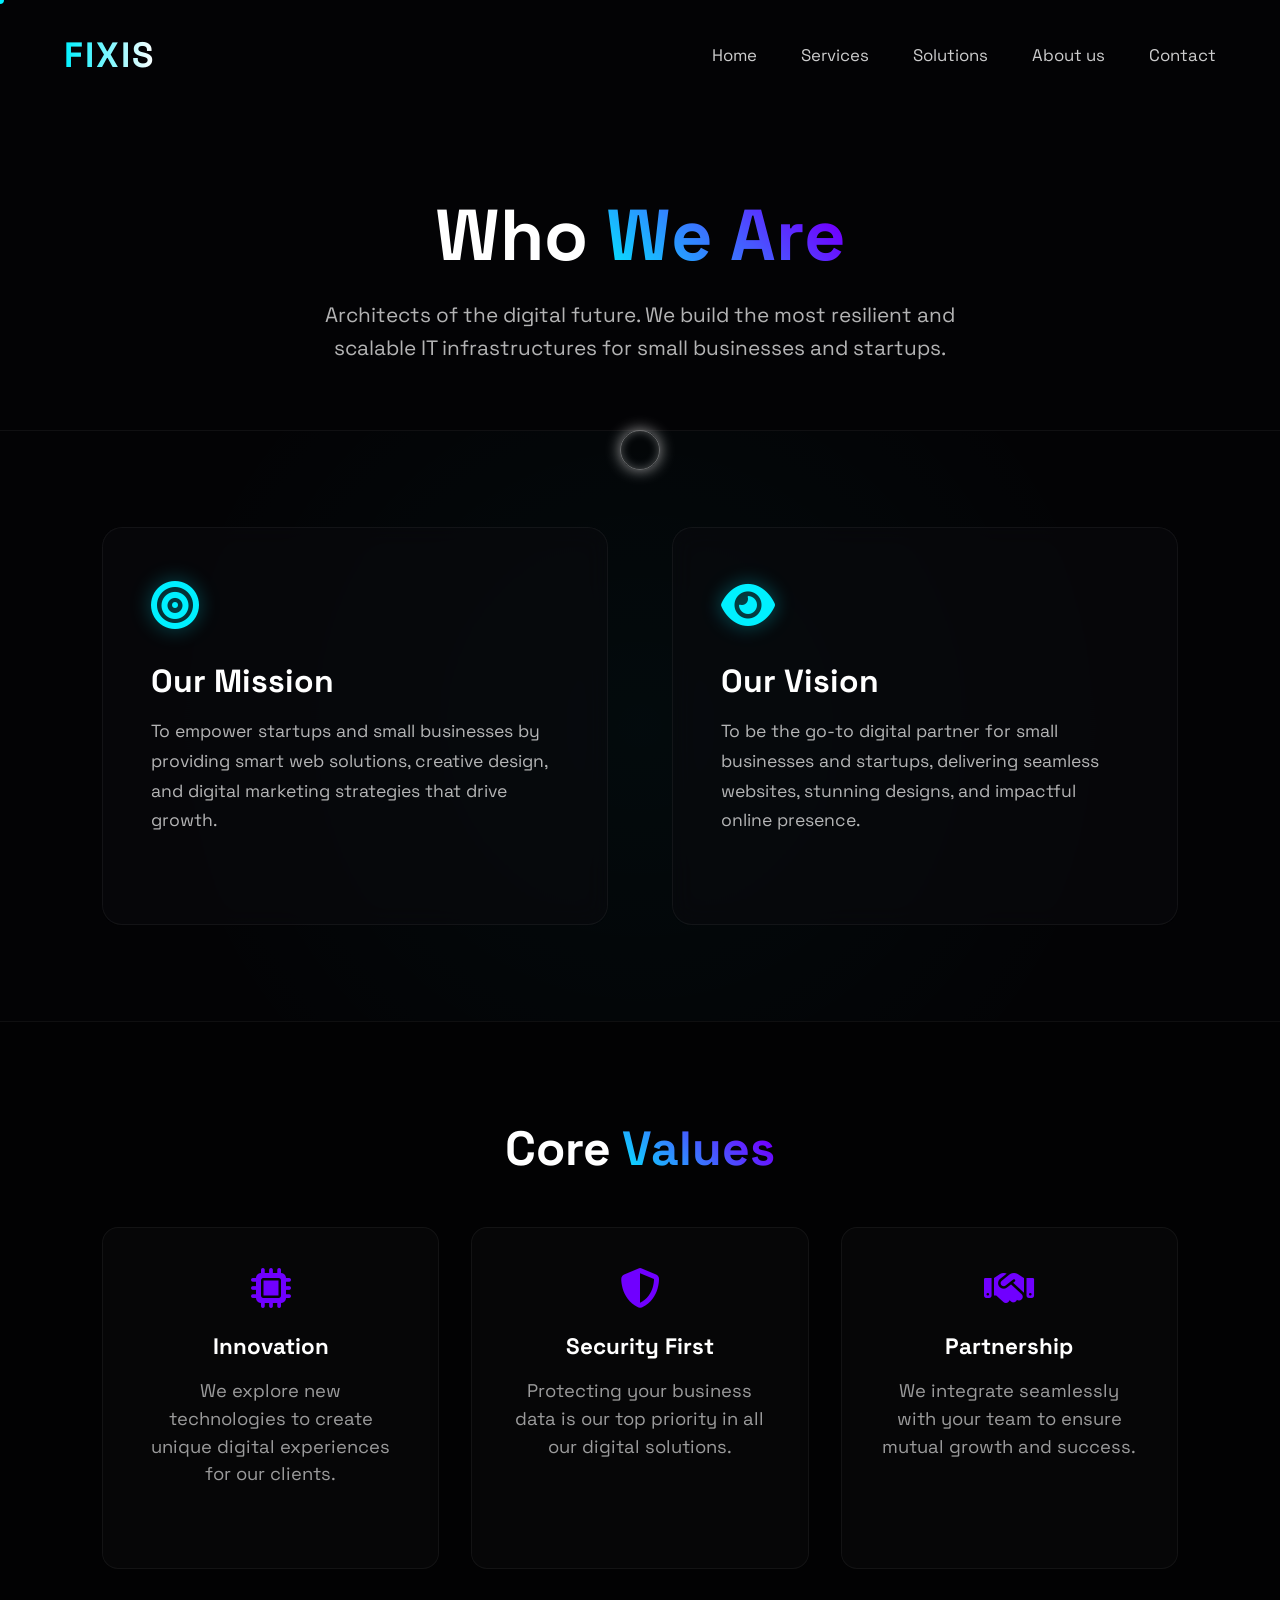
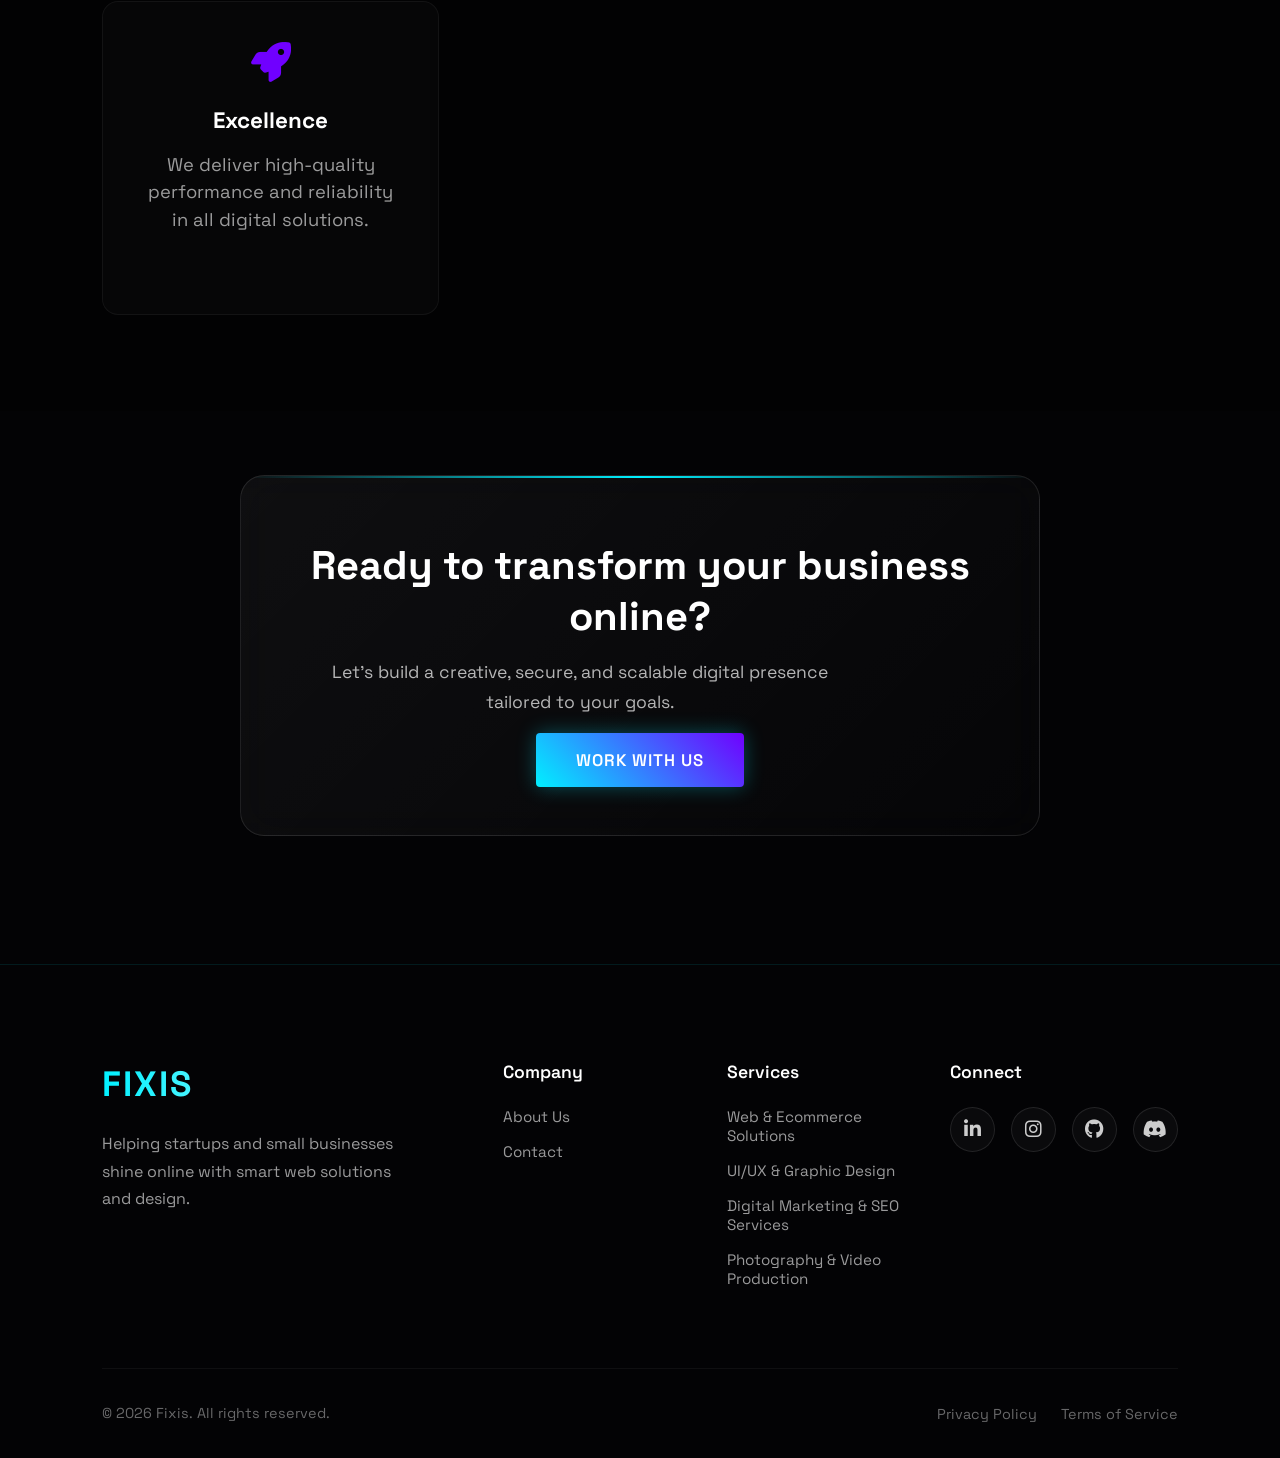
==== _Fixis_/_Fixis_/about.html @ 1f967b71 "Add files via upload" ====
<!DOCTYPE html>
<html lang="en">

<head>
    <meta charset="UTF-8">
    <meta name="viewport" content="width=device-width, initial-scale=1.0">
    <title>About Fixis</title>
    <meta name="description" content="Discover the mission, vision, and team behind Fixis digital services for startups and small businesses.">
    <link rel="stylesheet" href="style.css">
    <link rel="stylesheet" href="about.css">
    <link href="https://fonts.googleapis.com/css2?family=Space+Grotesk:wght@300;400;600;700&display=swap"
        rel="stylesheet">
    <link rel="stylesheet" href="https://cdnjs.cloudflare.com/ajax/libs/font-awesome/6.4.0/css/all.min.css">
</head>

<body>

    <!-- Custom Interactive Cursor -->
    <div class="cursor-dot" id="cursor-dot"></div>
    <div class="cursor-glow" id="cursor-glow"></div>

    <header>
        <div class="logo">
            <a href="index.html" style="text-decoration: none; color: white;">Fixis</a>
        </div>

        <nav>
            <a href="index.html">Home</a>
            <a href="index.html#services">Services</a>
            <a href="index.html#projects">Solutions</a>
            <a href="about.html" class="active">About us</a>
            <a href="contact.html">Contact</a>
        </nav>
    </header>

    <main class="about-main">

        <!-- Hero Section -->
        <section class="about-hero">
            <h1 class="glitch" data-text="Who We Are">
                Who <span class="gradient-text">We Are</span>
            </h1>

            <p>
                Architects of the digital future. We build the most resilient and scalable
                IT infrastructures for small businesses and startups.
            </p>
        </section>

        <!-- Mission & Vision Section -->
        <section class="mission-vision">
            <div class="mv-container">
                <div class="mv-block animate-slide-right">
                    <div class="mv-icon">
                        <i class="fas fa-bullseye"></i>
                    </div>
                    <h2>Our Mission</h2>
                    <p>
                        To empower startups and small businesses by providing smart web solutions,
                        creative design, and digital marketing strategies that drive growth.
                    </p>
                </div>

                <div class="mv-block animate-slide-left">
                    <div class="mv-icon">
                        <i class="fas fa-eye"></i>
                    </div>
                    <h2>Our Vision</h2>
                    <p>
                        To be the go-to digital partner for small businesses and startups,
                        delivering seamless websites, stunning designs, and impactful online presence.
                    </p>
                </div>
            </div>
        </section>

        <!-- Core Values Section -->
        <section class="core-values">
            <h2 class="section-title">
                Core <span class="gradient-text">Values</span>
            </h2>

            <div class="values-grid">
                <div class="value-card animate-up" style="--delay: 1">
                    <i class="fas fa-microchip"></i>
                    <h3>Innovation</h3>
                    <p>
                        We explore new technologies to create unique digital experiences for our clients.
                    </p>
                </div>

                <div class="value-card animate-up" style="--delay: 2">
                    <i class="fas fa-shield-alt"></i>
                    <h3>Security First</h3>
                    <p>
                        Protecting your business data is our top priority in all our digital solutions.
                    </p>
                </div>

                <div class="value-card animate-up" style="--delay: 3">
                    <i class="fas fa-handshake"></i>
                    <h3>Partnership</h3>
                    <p>
                        We integrate seamlessly with your team to ensure mutual growth and success.
                    </p>
                </div>

                <div class="value-card animate-up" style="--delay: 4">
                    <i class="fas fa-rocket"></i>
                    <h3>Excellence</h3>
                    <p>
                        We deliver high-quality performance and reliability in all digital solutions.
                    </p>
                </div>
            </div>
        </section>

        <!-- CTA Section -->
        <section class="about-cta">
            <div class="cta-box glass-panel animate-up">
                <h2>Ready to transform your business online?</h2>
                <p>
                    Let's build a creative, secure, and scalable digital presence tailored to your goals.
                </p>
                <a href="contact.html" class="btn btn-primary">
                    Work With Us
                </a>
            </div>
        </section>

    </main>

    <!-- Footer -->
    <footer class="socials-footer" id="contact">
        <div class="footer-container">
            <div class="footer-brand">
                <div class="logo">Fixis</div>
                <p>
                    Helping startups and small businesses shine online with smart web solutions and design.
                </p>
            </div>

            <div class="footer-links">
                <div class="link-group">
                    <h4>Company</h4>
                    <a href="about.html">About Us</a>
                    <a href="contact.html">Contact</a>
                </div>

                <div class="link-group">
                    <h4>Services</h4>
                    <a href="index.html#services">Web & Ecommerce Solutions</a>
                    <a href="index.html#services">UI/UX & Graphic Design</a>
                    <a href="index.html#services">Digital Marketing & SEO Services</a>
                    <a href="index.html#services">Photography & Video Production</a>
                </div>

                <div class="link-group">
                    <h4>Connect</h4>
                    <div class="social-icons">
                        <a href="#" class="social-link" aria-label="LinkedIn"><i class="fab fa-linkedin-in"></i></a>
                        <a href="#" class="social-link" aria-label="Instagram"><i class="fab fa-instagram"></i></a>
                        <a href="#" class="social-link" aria-label="GitHub"><i class="fab fa-github"></i></a>
                        <a href="#" class="social-link" aria-label="Discord"><i class="fab fa-discord"></i></a>
                    </div>
                </div>
            </div>
        </div>

        <div class="footer-bottom">
            <p>&copy; 2026 Fixis. All rights reserved.</p>
            <div class="legal-links">
                <a href="privacy.html">Privacy Policy</a>
                <a href="terms.html">Terms of Service</a>
            </div>
        </div>
    </footer>

    <!-- Back to Top Button -->
    <div id="back-to-top" class="back-to-top" aria-label="Back to top">
        <i class="fas fa-arrow-up" style="color: black; z-index: 2; position: relative;"></i>
    </div>

    <script src="about.js"></script>

</body>

</html>
---- _Fixis_/_Fixis_/style.css ----
:root {
    --bg-color: #030305;
    --text-color: #ffffff;
    --primary: #00f0ff;
    --secondary: #7000ff;
    --accent: #ff0055;
    --font-main: 'Space Grotesk', sans-serif;
}

* {
    margin: 0;
    padding: 0;
    box-sizing: border-box;
}

body {
    position: relative;
    background-color: var(--bg-color);
    color: var(--text-color);
    font-family: var(--font-main);
    overflow-x: hidden;
    cursor: none;
}

/* Basic elements shouldn't have default cursor since we have a custom one */
a, button, .canvas-container {
    cursor: none !important;
}

/* --- Custom Cursor --- */
.cursor-dot {
    position: fixed;
    top: 0;
    left: 0;
    width: 8px;
    height: 8px;
    background-color: var(--primary);
    border-radius: 50%;
    transform: translate(-50%, -50%);
    pointer-events: none;
    z-index: 9999;
    transition: width 0.2s ease, height 0.2s ease, background-color 0.2s ease;
}

.cursor-glow {
    position: fixed;
    top: 0;
    left: 0;
    width: 40px;
    height: 40px;
    border: 1px solid rgba(255, 255, 255, 0.4);
    box-shadow: 0 0 15px rgba(255, 255, 255, 0.6), inset 0 0 10px rgba(255, 255, 255, 0.3);
    border-radius: 50%;
    transform: translate(-50%, -50%);
    pointer-events: none;
    z-index: 9998;
    transition: width 0.2s ease, height 0.2s ease, background-color 0.2s ease, box-shadow 0.2s ease;
    /* Soft trailing effect achieved via JS lerping, but basic ops via CSS */
}

/* Hover Interactivity */
.cursor-dot.hovered {
    width: 12px;
    height: 12px;
    background-color: #fff;
}

.cursor-glow.hovered {
    width: 60px;
    height: 60px;
    background-color: rgba(255, 255, 255, 0.1);
    box-shadow: 0 0 30px rgba(255, 255, 255, 0.9), inset 0 0 15px rgba(255, 255, 255, 0.6);
    border-color: rgba(255, 255, 255, 0.8);
}
/* Click Interactivity */
.cursor-glow.clicked {
    width: 30px;
    height: 30px;
    box-shadow: 0 0 40px rgba(0, 240, 255, 1), inset 0 0 20px rgba(0, 240, 255, 0.8);
    border-color: var(--primary);
}

header {
    position: fixed;
    top: 0;
    left: 0;
    width: 100%;
    padding: 2rem 5%;
    display: flex;
    justify-content: space-between;
    align-items: center;
    z-index: 100;
    transition: all 0.3s ease;
}

header.scrolled {
    padding: 1.2rem 5%;
    background: rgba(3, 3, 5, 0.95);
    backdrop-filter: blur(10px);
    border-bottom: 1px solid rgba(255, 255, 255, 0.05);
    box-shadow: 0 5px 20px rgba(0, 0, 0, 0.5);
}

.logo {
    font-size: 2.2rem;
    font-weight: 700;
    letter-spacing: 2px;
    background: linear-gradient(90deg, var(--primary), var(--text-color));
    -webkit-background-clip: text;
    -webkit-text-fill-color: transparent;
    text-transform: uppercase;
}

nav a {
    color: rgba(255, 255, 255, 0.8);
    text-decoration: none;
    margin-left: 2.5rem;
    font-weight: 400;
    font-size: 1.05rem;
    transition: color 0.3s ease;
    position: relative;
}

nav a::after {
    content: '';
    position: absolute;
    bottom: -5px;
    left: 0;
    width: 0%;
    height: 2px;
    background: var(--primary);
    transition: width 0.3s ease;
}

nav a:hover {
    color: #fff;
}

nav a:hover::after {
    width: 100%;
}

.hero {
    position: relative;
    width: 100vw;
    height: 100vh;
    display: flex;
    align-items: center;
    padding: 0 8%;
}

.canvas-container {
    position: absolute;
    top: 0;
    right: 0;
    width: 60%;
    height: 100%;
    z-index: 1;
}

/* Gradient overlay to ensuring text readability */
.hero::before {
    content: '';
    position: absolute;
    top: 0;
    left: 0;
    width: 50%;
    height: 100%;
    background: linear-gradient(90deg, var(--bg-color) 0%, transparent 100%);
    z-index: 2;
    pointer-events: none;
}

.content {
    position: relative;
    z-index: 3;
    max-width: 700px;
    pointer-events: auto;
}

.badge {
    display: inline-block;
    padding: 0.6rem 1.2rem;
    border: 1px solid rgba(0, 240, 255, 0.3);
    border-radius: 50px;
    font-size: 0.85rem;
    font-weight: 600;
    text-transform: uppercase;
    letter-spacing: 2px;
    margin-bottom: 2rem;
    background: rgba(0, 240, 255, 0.05);
    backdrop-filter: blur(10px);
    color: var(--primary);
    box-shadow: 0 0 20px rgba(0, 240, 255, 0.1);
}

h1 {
    font-size: clamp(3.5rem, 6vw, 5.5rem);
    line-height: 1.1;
    font-weight: 700;
    margin-bottom: 1.5rem;
}

.gradient-text {
    background: linear-gradient(45deg, var(--primary), var(--secondary), var(--accent));
    -webkit-background-clip: text;
    -webkit-text-fill-color: transparent;
    background-size: 200% auto;
    animation: gradientShift 5s ease infinite;
}

@keyframes gradientShift {
    0% { background-position: 0% 50%; }
    50% { background-position: 100% 50%; }
    100% { background-position: 0% 50%; }
}

p {
    font-size: 1.15rem;
    line-height: 1.7;
    color: rgba(255, 255, 255, 0.7);
    margin-bottom: 2.5rem;
    max-width: 550px;
}

.cta-group {
    display: flex;
    gap: 1.5rem;
}

.btn {
    padding: 1rem 2.5rem;
    border-radius: 4px;
    font-size: 1.05rem;
    font-weight: 600;
    text-decoration: none;
    transition: all 0.3s ease;
    cursor: pointer;
    border: none;
    text-transform: uppercase;
    letter-spacing: 1px;
}

.btn-primary {
    background: linear-gradient(45deg, var(--primary), var(--secondary));
    color: #fff;
    box-shadow: 0 0 20px rgba(0, 240, 255, 0.3);
}

.btn-primary:hover {
    box-shadow: 0 0 35px rgba(0, 240, 255, 0.6);
    transform: translateY(-3px);
}

.btn-secondary {
    background: transparent;
    color: #fff;
    border: 1px solid rgba(255, 255, 255, 0.3);
}

.btn-secondary:hover {
    border-color: #fff;
    background: rgba(255, 255, 255, 0.1);
    transform: translateY(-3px);
}

/* --- Why Choose Us Section --- */
.why-us {
    position: relative;
    padding: 8rem 8%;
    background-color: transparent; /* Show crystals background */
    z-index: 10;
}

.section-container {
    max-width: 1200px;
    margin: 0 auto;
}

.section-title {
    font-size: 3rem;
    font-weight: 700;
    text-align: center;
    margin-bottom: 1rem;
}

.section-subtitle {
    text-align: center;
    font-size: 1.1rem;
    color: rgba(255, 255, 255, 0.6);
    max-width: 600px;
    margin: 0 auto 4rem auto;
}

.features-grid {
    display: grid;
    grid-template-columns: repeat(auto-fit, minmax(250px, 1fr));
    gap: 2rem;
}

.feature-card {
    background: rgba(255, 255, 255, 0.02);
    border: 1px solid rgba(255, 255, 255, 0.05);
    border-radius: 16px;
    padding: 2.5rem 2rem;
    transition: all 0.4s ease;
    backdrop-filter: blur(10px);
    position: relative;
    overflow: hidden;
}

/* Hover Effect: Glowing border and scale */
.feature-card::before {
    content: '';
    position: absolute;
    top: 0;
    left: 0;
    width: 100%;
    height: 100%;
    background: radial-gradient(circle at top right, rgba(0, 240, 255, 0.1), transparent 70%);
    opacity: 0;
    transition: opacity 0.4s ease;
    pointer-events: none;
}

/* Ensure the custom cursor interacts */
.feature-card {
    cursor: none !important;
}

.feature-card:hover {
    transform: translateY(-10px);
    border-color: rgba(0, 240, 255, 0.3);
    box-shadow: 0 10px 30px rgba(0, 0, 0, 0.5), 0 0 20px rgba(0, 240, 255, 0.1);
}

.feature-card:hover::before {
    opacity: 1;
}

.feature-icon {
    font-size: 2.5rem;
    margin-bottom: 1.5rem;
    display: inline-block;
    padding: 1rem;
    background: rgba(0, 240, 255, 0.05);
    border-radius: 12px;
    border: 1px solid rgba(0, 240, 255, 0.1);
    color: var(--primary);
}

.feature-card h3 {
    font-size: 1.25rem;
    margin-bottom: 1rem;
    font-weight: 600;
}

.feature-card p {
    font-size: 0.95rem;
    color: rgba(255, 255, 255, 0.6);
    line-height: 1.6;
    margin-bottom: 0;
}

/* --- Services Section --- */
.services {
    position: relative;
    padding: 8rem 8%;
    background-color: transparent; /* Show crystals background */
    z-index: 10;
    border-top: 1px solid rgba(255, 255, 255, 0.05);
}

.services-grid {
    display: grid;
    grid-template-columns: repeat(auto-fit, minmax(280px, 1fr));
    gap: 2.5rem;
}

.service-card {
    background: linear-gradient(180deg, rgba(255, 255, 255, 0.03) 0%, rgba(255, 255, 255, 0.01) 100%);
    border: 1px solid rgba(255, 255, 255, 0.05);
    border-radius: 16px;
    padding: 3rem 2rem;
    position: relative;
    overflow: hidden;
    transition: all 0.5s cubic-bezier(0.4, 0, 0.2, 1);
    cursor: none !important;
}

.service-card::after {
    content: '';
    position: absolute;
    bottom: 0;
    left: 0;
    width: 100%;
    height: 4px;
    background: linear-gradient(90deg, var(--primary), var(--secondary));
    transform: scaleX(0);
    transform-origin: left;
    transition: transform 0.5s ease;
}

.service-card:hover {
    transform: translateY(-5px);
    background: linear-gradient(180deg, rgba(255, 255, 255, 0.05) 0%, rgba(255, 255, 255, 0.02) 100%);
    border-color: rgba(112, 0, 255, 0.3);
    box-shadow: 0 15px 35px rgba(0, 0, 0, 0.5);
}

.service-card:hover::after {
    transform: scaleX(1);
}

.service-icon {
    font-size: 3rem;
    margin-bottom: 1.5rem;
    background: -webkit-linear-gradient(45deg, var(--primary), var(--secondary));
    -webkit-background-clip: text;
    -webkit-text-fill-color: transparent;
    display: inline-block;
}

.service-card h3 {
    font-size: 1.4rem;
    font-weight: 600;
    margin-bottom: 1rem;
    color: #fff;
}

.service-card p {
    font-size: 1rem;
    color: rgba(255, 255, 255, 0.6);
    line-height: 1.7;
    margin-bottom: 2rem;
}

.service-link {
    display: inline-flex;
    align-items: center;
    color: var(--primary);
    text-decoration: none;
    font-weight: 600;
    font-size: 0.95rem;
    text-transform: uppercase;
    letter-spacing: 1px;
    transition: color 0.3s ease;
}

.service-link span {
    margin-left: 8px;
    transition: transform 0.3s ease;
}

.service-card:hover .service-link {
    color: #fff;
}

.service-card:hover .service-link span {
    transform: translateX(5px);
}

/* --- Testimonials Section --- */
.testimonials {
    position: relative;
    padding: 8rem 8%;
    background-color: transparent; /* Show crystals background */
    z-index: 10;
}

.testimonials-grid {
    display: grid;
    grid-template-columns: repeat(auto-fit, minmax(300px, 1fr));
    gap: 2rem;
}

.testimonial-card {
    background: rgba(255, 255, 255, 0.02);
    border: 1px solid rgba(255, 255, 255, 0.05);
    border-radius: 16px;
    padding: 3rem 2.5rem;
    position: relative;
    transition: all 0.4s ease;
    backdrop-filter: blur(10px);
    display: flex;
    flex-direction: column;
    justify-content: space-between;
    cursor: none !important;
}

.testimonial-card:hover {
    transform: translateY(-8px);
    background: rgba(255, 255, 255, 0.04);
    border-color: rgba(255, 0, 85, 0.3); /* Accent color border on hover */
    box-shadow: 0 10px 30px rgba(0, 0, 0, 0.5), 0 0 20px rgba(255, 0, 85, 0.1);
}

.quote-icon {
    position: absolute;
    top: 1.5rem;
    right: 2rem;
    font-size: 5rem;
    font-family: serif;
    color: rgba(255, 255, 255, 0.05);
    line-height: 1;
    transition: color 0.4s ease;
}

.testimonial-card:hover .quote-icon {
    color: rgba(255, 0, 85, 0.1);
}

.review-text {
    font-size: 1.05rem;
    color: rgba(255, 255, 255, 0.8);
    line-height: 1.7;
    font-style: italic;
    margin-bottom: 2.5rem;
    position: relative;
    z-index: 1;
}

.client-info {
    display: flex;
    align-items: center;
    gap: 1rem;
    border-top: 1px solid rgba(255, 255, 255, 0.1);
    padding-top: 1.5rem;
}

.client-avatar {
    width: 50px;
    height: 50px;
    border-radius: 50%;
    background: linear-gradient(135deg, var(--secondary), var(--accent));
    display: flex;
    align-items: center;
    justify-content: center;
    font-weight: 700;
    font-size: 1.1rem;
    color: #fff;
    box-shadow: 0 4px 10px rgba(255, 0, 85, 0.3);
}

.client-details h4 {
    font-size: 1.1rem;
    font-weight: 600;
    margin-bottom: 0.2rem;
}

.client-details span {
    font-size: 0.85rem;
    color: rgba(255, 255, 255, 0.5);
    text-transform: uppercase;
    letter-spacing: 1px;
}

/* --- Projects Section --- */
.projects {
    position: relative;
    padding: 8rem 8%;
    background-color: transparent; /* Show crystals background */
    z-index: 10;
    border-top: 1px solid rgba(255, 255, 255, 0.05);
}

.projects-grid {
    display: grid;
    grid-template-columns: repeat(auto-fit, minmax(320px, 1fr));
    gap: 2.5rem;
}

.project-card {
    background: rgba(255, 255, 255, 0.02);
    border: 1px solid rgba(255, 255, 255, 0.05);
    border-radius: 16px;
    overflow: hidden;
    transition: all 0.4s ease;
    cursor: none !important;
}

.project-card:hover {
    transform: translateY(-10px);
    border-color: rgba(0, 240, 255, 0.3);
    box-shadow: 0 10px 30px rgba(0, 0, 0, 0.5), 0 0 20px rgba(0, 240, 255, 0.1);
}

.project-image-placeholder {
    width: 100%;
    height: 220px;
    background-size: cover;
    background-position: center;
    position: relative;
}

.project-image-placeholder::after {
    content: '';
    position: absolute;
    top: 0; left: 0; width: 100%; height: 100%;
    background: linear-gradient(to top, #020203 0%, transparent 100%);
}

.p-gradient-1 { background: linear-gradient(135deg, #1f1c2c, #928DAB); }
.p-gradient-2 { background: linear-gradient(135deg, #0f2027, #203a43, #2c5364); }
.p-gradient-3 { background: linear-gradient(135deg, #2b1055, #7597de); }

.project-info {
    padding: 2rem;
}

.project-category {
    display: inline-block;
    padding: 0.3rem 0.8rem;
    background: rgba(0, 240, 255, 0.1);
    color: var(--primary);
    border-radius: 20px;
    font-size: 0.8rem;
    font-weight: 600;
    text-transform: uppercase;
    letter-spacing: 1px;
    margin-bottom: 1rem;
}

.project-card h3 {
    font-size: 1.4rem;
    font-weight: 700;
    margin-bottom: 1rem;
}

.project-card p {
    font-size: 0.95rem;
    color: rgba(255, 255, 255, 0.6);
    line-height: 1.6;
    margin-bottom: 1.5rem;
    border-bottom: 1px solid rgba(255, 255, 255, 0.05);
    padding-bottom: 1.5rem;
}

.btn-small {
    padding: 0.6rem 1.5rem;
    font-size: 0.85rem;
}

/* --- Socials & Footer Section --- */
.socials-footer {
    position: relative;
    padding: 6rem 8% 2rem 8%;
    background-color: transparent; /* Show crystals background */
    z-index: 10;
    border-top: 1px solid rgba(0, 240, 255, 0.1);
}

.footer-container {
    display: grid;
    grid-template-columns: 1fr 2fr;
    gap: 4rem;
    max-width: 1200px;
    margin: 0 auto;
    border-bottom: 1px solid rgba(255, 255, 255, 0.05);
    padding-bottom: 4rem;
}

.footer-brand p {
    margin-top: 1.5rem;
    font-size: 1rem;
    color: rgba(255, 255, 255, 0.6);
    max-width: 300px;
}

.footer-links {
    display: grid;
    grid-template-columns: repeat(3, 1fr);
    gap: 2rem;
}

.link-group h4 {
    font-size: 1.1rem;
    margin-bottom: 1.5rem;
    color: #fff;
    font-weight: 600;
}

.link-group a {
    display: block;
    color: rgba(255, 255, 255, 0.6);
    text-decoration: none;
    margin-bottom: 1rem;
    font-size: 0.95rem;
    transition: color 0.3s ease;
}

.link-group a:hover {
    color: var(--primary);
}

.social-icons {
    display: flex;
    gap: 1rem;
}

a.social-link {
    display: flex;
    align-items: center;
    justify-content: center;
    width: 45px;
    height: 45px;
    border-radius: 50%;
    margin-bottom: 0 !important; /* Override the 1rem margin from .link-group a */
    background: rgba(255, 255, 255, 0.03);
    border: 1px solid rgba(255, 255, 255, 0.1);
    color: rgba(255, 255, 255, 0.8) !important;
    text-decoration: none;
    transition: all 0.4s ease;
    cursor: none !important;
}

a.social-link i {
    font-size: 1.2rem;
    line-height: 1; /* Fix vertical alignment for font-awesome */
    display: flex;
    align-items: center;
    justify-content: center;
}

a.social-link:hover {
    transform: translateY(-5px);
    background: rgba(0, 240, 255, 0.1);
    border-color: rgba(0, 240, 255, 0.4);
    color: #fff !important;
    box-shadow: 0 5px 15px rgba(0, 240, 255, 0.2);
}

.footer-bottom {
    display: flex;
    justify-content: space-between;
    align-items: center;
    max-width: 1200px;
    margin: 2rem auto 0 auto;
}

.footer-bottom p {
    font-size: 0.9rem;
    color: rgba(255, 255, 255, 0.4);
    margin: 0;
}

.legal-links {
    display: flex;
    gap: 1.5rem;
}

.legal-links a {
    color: rgba(255, 255, 255, 0.4);
    text-decoration: none;
    font-size: 0.9rem;
    transition: color 0.3s ease;
}

.legal-links a:hover {
    color: var(--primary);
}

/* --- Back to Top Progress Button --- */
.back-to-top {
    position: fixed;
    bottom: 30px;
    right: 30px;
    width: 55px;
    height: 55px;
    border-radius: 50%;
    background: #ffffff; /* White circle background */
    color: #030305; /* Black inside arrow */
    border: none;
    font-size: 1.2rem;
    display: flex;
    justify-content: center;
    align-items: center;
    z-index: 99;
    opacity: 0;
    visibility: hidden;
    transform: translateY(20px);
    transition: opacity 0.4s ease, transform 0.4s ease, visibility 0.4s ease;
    cursor: none !important;
    box-shadow: 0 5px 20px rgba(0, 0, 0, 0.5);
}

.back-to-top.visible {
    opacity: 1;
    visibility: visible;
    transform: translateY(0);
}

.back-to-top:hover {
    transform: translateY(-5px);
    box-shadow: 0 8px 25px rgba(255, 255, 255, 0.4);
    background: #f0f0f0;
}

/* SVG Scroll Progress Styling */
.progress-ring {
    position: absolute;
    top: 0;
    left: 0;
    width: 100%;
    height: 100%;
    transform: rotate(-90deg); /* Start progress from the top (12 o'clock) */
    pointer-events: none;
}

.progress-ring-track {
    fill: transparent;
    stroke: #030305; /* Black border baseline */
    stroke-width: 8;
    box-sizing: border-box;
}

.progress-ring-circle {
    fill: transparent;
    stroke: url(#gradientStroke); /* We define an SVG gradient or we can use stroke color directly */
    stroke: var(--primary); /* Fallback to solid cyan */
    stroke-width: 8;
    stroke-linecap: round;
    /* Circumference is 2 * PI * 46(radius) ~= 289 */
    stroke-dasharray: 289 289;
    stroke-dashoffset: 289; /* Will be updated via JS */
    transition: stroke-dashoffset 0.1s linear;
}

/* --- Floating Crystals Background --- */
.crystal-container {
    position: absolute;
    top: 100vh; /* Start exactly below the hero section */
    left: 0;
    width: 100%;
    bottom: 0;  /* Stretch to bottom of document */
    overflow: hidden;
    z-index: 1; /* Behind section content */
    pointer-events: none;
}

.crystal {
    position: absolute;
    background: linear-gradient(135deg, rgba(255, 255, 255, 0.1), rgba(255, 255, 255, 0.02));
    backdrop-filter: blur(8px);
    -webkit-backdrop-filter: blur(8px);
    border: 1px solid rgba(255, 255, 255, 0.2); /* stronger white border */
}

.crystal.hex {
    clip-path: polygon(50% 0%, 100% 25%, 100% 75%, 50% 100%, 0% 75%, 0% 25%);
}

.crystal.diamond {
    clip-path: polygon(50% 0%, 100% 50%, 50% 100%, 0% 50%);
}

/* Animations */
@keyframes floatCrystal1 {
    0% { transform: translateY(0) rotate(0deg) scale(1); }
    50% { transform: translateY(-80px) rotate(180deg) scale(1.1); }
    100% { transform: translateY(0) rotate(360deg) scale(1); }
}

@keyframes floatCrystal2 {
    0% { transform: translateY(0) rotate(0deg) scale(1); }
    50% { transform: translateY(80px) rotate(-180deg) scale(0.9); }
    100% { transform: translateY(0) rotate(-360deg) scale(1); }
}

/* Individual Crystals Setup */
.c1 { width: 120px; height: 140px; top: 8%; left: 8%; animation: floatCrystal1 25s infinite linear; border-color: rgba(0, 240, 255, 0.5); box-shadow: 0 8px 32px 0 rgba(0,0,0,0.5), inset 0 0 20px rgba(0, 240, 255, 0.2); }
.c2 { width: 80px; height: 120px; top: 18%; right: 12%; animation: floatCrystal2 30s infinite linear; border-color: rgba(112, 0, 255, 0.5); box-shadow: 0 8px 32px 0 rgba(0,0,0,0.5), inset 0 0 20px rgba(112, 0, 255, 0.2); }
.c3 { width: 160px; height: 180px; top: 32%; left: 4%; animation: floatCrystal1 40s infinite linear; border-color: rgba(255, 0, 85, 0.4); box-shadow: 0 8px 32px 0 rgba(0,0,0,0.5), inset 0 0 20px rgba(255, 0, 85, 0.2); }
.c4 { width: 100px; height: 140px; top: 45%; right: 8%; animation: floatCrystal2 22s infinite linear; border-color: rgba(0, 240, 255, 0.4); box-shadow: 0 8px 32px 0 rgba(0,0,0,0.5), inset 0 0 20px rgba(0, 240, 255, 0.2); }
.c5 { width: 140px; height: 160px; top: 60%; left: 12%; animation: floatCrystal1 35s infinite linear; border-color: rgba(112, 0, 255, 0.4); box-shadow: 0 8px 32px 0 rgba(0,0,0,0.5), inset 0 0 20px rgba(112, 0, 255, 0.2); }
.c6 { width: 90px; height: 130px; top: 72%; right: 15%; animation: floatCrystal2 28s infinite linear; border-color: rgba(255, 0, 85, 0.4); box-shadow: 0 8px 32px 0 rgba(0,0,0,0.5), inset 0 0 20px rgba(255, 0, 85, 0.2); }
.c7 { width: 110px; height: 130px; top: 85%; left: 20%; animation: floatCrystal1 32s infinite linear; border-color: rgba(0, 240, 255, 0.3); box-shadow: 0 8px 32px 0 rgba(0,0,0,0.5), inset 0 0 20px rgba(0, 240, 255, 0.15); }
.c8 { width: 150px; height: 190px; top: 92%; right: 6%; animation: floatCrystal2 38s infinite linear; border-color: rgba(112, 0, 255, 0.3); box-shadow: 0 8px 32px 0 rgba(0,0,0,0.5), inset 0 0 20px rgba(112, 0, 255, 0.15); }
---- _Fixis_/_Fixis_/about.css ----
/* --- About Page Specific Styles --- */
.about-main {
    padding-top: 100px;
    min-height: 100vh;
}

.about-hero {
    text-align: center;
    padding: 6rem 20px 4rem;
    position: relative;
    border-bottom: 1px solid rgba(255, 255, 255, 0.05);
}

.about-hero .glitch {
    font-size: 4.5rem;
    font-weight: 700;
    margin-bottom: 1.5rem;
    display: inline-block;
}

.about-hero p {
    color: rgba(255, 255, 255, 0.7);
    font-size: 1.3rem;
    max-width: 700px;
    margin: 0 auto;
    line-height: 1.6;
}

/* --- Section Title Re-use --- */
.section-title {
    font-size: 3rem;
    text-align: center;
    margin-bottom: 3rem;
    color: #fff;
}

/* --- Mission & Vision --- */
.mission-vision {
    padding: 6rem 8%;
    background: radial-gradient(circle at 50% 50%, rgba(0, 240, 255, 0.03) 0%, transparent 70%);
}

.mv-container {
    max-width: 1100px;
    margin: 0 auto;
    display: grid;
    grid-template-columns: 1fr 1fr;
    gap: 4rem;
}

.mv-block {
    background: rgba(10, 10, 15, 0.5);
    backdrop-filter: blur(12px);
    -webkit-backdrop-filter: blur(12px);
    border: 1px solid rgba(255, 255, 255, 0.05);
    padding: 3rem;
    border-radius: 20px;
    transition: transform 0.4s ease, border-color 0.4s ease;
}

.mv-block:hover {
    transform: translateY(-10px);
    border-color: rgba(0, 240, 255, 0.3);
}

.mv-icon {
    font-size: 3rem;
    color: var(--primary);
    margin-bottom: 1.5rem;
    text-shadow: 0 0 20px rgba(0, 240, 255, 0.4);
}

.mv-block h2 {
    font-size: 2rem;
    margin-bottom: 1rem;
    color: #fff;
}

.mv-block p {
    color: rgba(255, 255, 255, 0.7);
    line-height: 1.7;
    font-size: 1.1rem;
}

/* --- Core Values --- */
.core-values {
    padding: 6rem 8%;
    background-color: #020203;
    border-top: 1px solid rgba(255, 255, 255, 0.05);
}

.values-grid {
    max-width: 1200px;
    margin: 0 auto;
    display: grid;
    grid-template-columns: repeat(auto-fit, minmax(250px, 1fr));
    gap: 2rem;
}

.value-card {
    background: rgba(255, 255, 255, 0.02);
    border: 1px solid rgba(255, 255, 255, 0.05);
    border-radius: 16px;
    padding: 2.5rem;
    text-align: center;
    transition: all 0.3s ease;
}

.value-card:hover {
    background: rgba(255, 255, 255, 0.05);
    border-color: rgba(112, 0, 255, 0.3);
    transform: translateY(-5px);
    box-shadow: 0 10px 30px rgba(112, 0, 255, 0.1);
}

.value-card i {
    font-size: 2.5rem;
    color: var(--secondary);
    margin-bottom: 1.5rem;
}

.value-card h3 {
    margin-bottom: 1rem;
    font-size: 1.4rem;
}

.value-card p {
    color: rgba(255, 255, 255, 0.6);
    line-height: 1.5;
}

/* --- Team Section --- */
.team-section {
    padding: 8rem 8%;
    position: relative;
}

.team-container {
    max-width: 1200px;
    margin: 0 auto;
}

.team-grid {
    display: grid;
    grid-template-columns: repeat(auto-fit, minmax(250px, 1fr));
    gap: 3rem;
}

.team-card {
    background: rgba(10, 10, 15, 0.6);
    backdrop-filter: blur(15px);
    -webkit-backdrop-filter: blur(15px);
    border: 1px solid rgba(255, 255, 255, 0.1);
    border-radius: 20px;
    overflow: hidden;
    transition: transform 0.4s ease, box-shadow 0.4s ease;
}

.team-card:hover {
    transform: translateY(-10px);
    box-shadow: 0 15px 40px rgba(0, 0, 0, 0.5);
    border-color: rgba(0, 240, 255, 0.2);
}

.team-img {
    height: 250px;
    width: 100%;
    /* Gradient placeholders since we don't have photos */
}

.t-gradient-1 { background: linear-gradient(135deg, #1e3c72, #2a5298); }
.t-gradient-2 { background: linear-gradient(135deg, #4b1248, #f0c27b); }
.t-gradient-3 { background: linear-gradient(135deg, #0f2027, #203a43, #2c5364); }
.t-gradient-4 { background: linear-gradient(135deg, #232526, #414345); }

.team-info {
    padding: 1.5rem;
    text-align: center;
}

.team-info h3 {
    font-size: 1.3rem;
    margin-bottom: 0.25rem;
}

.team-info span {
    display: block;
    color: var(--primary);
    font-size: 0.9rem;
    margin-bottom: 1rem;
    text-transform: uppercase;
    letter-spacing: 1px;
}

.team-socials a {
    color: rgba(255, 255, 255, 0.5);
    margin: 0 0.5rem;
    font-size: 1.2rem;
    transition: color 0.3s ease;
}

.team-socials a:hover {
    color: #fff;
}

/* --- CTA Section --- */
.about-cta {
    padding: 4rem 8% 8rem;
    display: flex;
    justify-content: center;
}

.glass-panel {
    background: linear-gradient(135deg, rgba(255, 255, 255, 0.05), rgba(255, 255, 255, 0.01));
    backdrop-filter: blur(20px);
    border: 1px solid rgba(255, 255, 255, 0.1);
    padding: 4rem;
    border-radius: 24px;
    text-align: center;
    max-width: 800px;
    position: relative;
    overflow: hidden;
}

.glass-panel::before {
    content: '';
    position: absolute;
    top: 0; left: 0; right: 0; height: 2px;
    background: linear-gradient(90deg, transparent, var(--primary), transparent);
}

.glass-panel h2 {
    font-size: 2.5rem;
    margin-bottom: 1rem;
}

.glass-panel p {
    color: rgba(255, 255, 255, 0.7);
    margin-bottom: 2rem;
    font-size: 1.1rem;
}

/* --- Entrance Animations (JS triggered) --- */
.animate-up, .animate-fade, .animate-slide-left, .animate-slide-right {
    opacity: 0;
}

.animate-up { transform: translateY(40px); }
.animate-fade { transform: scale(0.95); }
.animate-slide-right { transform: translateX(-50px); }
.animate-slide-left { transform: translateX(50px); }

.is-visible {
    animation: entranceAnim 0.8s cubic-bezier(0.165, 0.84, 0.44, 1) forwards;
    animation-delay: calc(var(--delay, 0) * 0.15s);
}

@keyframes entranceAnim {
    to {
        opacity: 1;
        transform: translateY(0) scale(1) translateX(0);
    }
}

/* Responsive */
@media (max-width: 900px) {
    .mv-container { grid-template-columns: 1fr; gap: 2rem; }
    .about-hero .glitch { font-size: 3rem; }
}
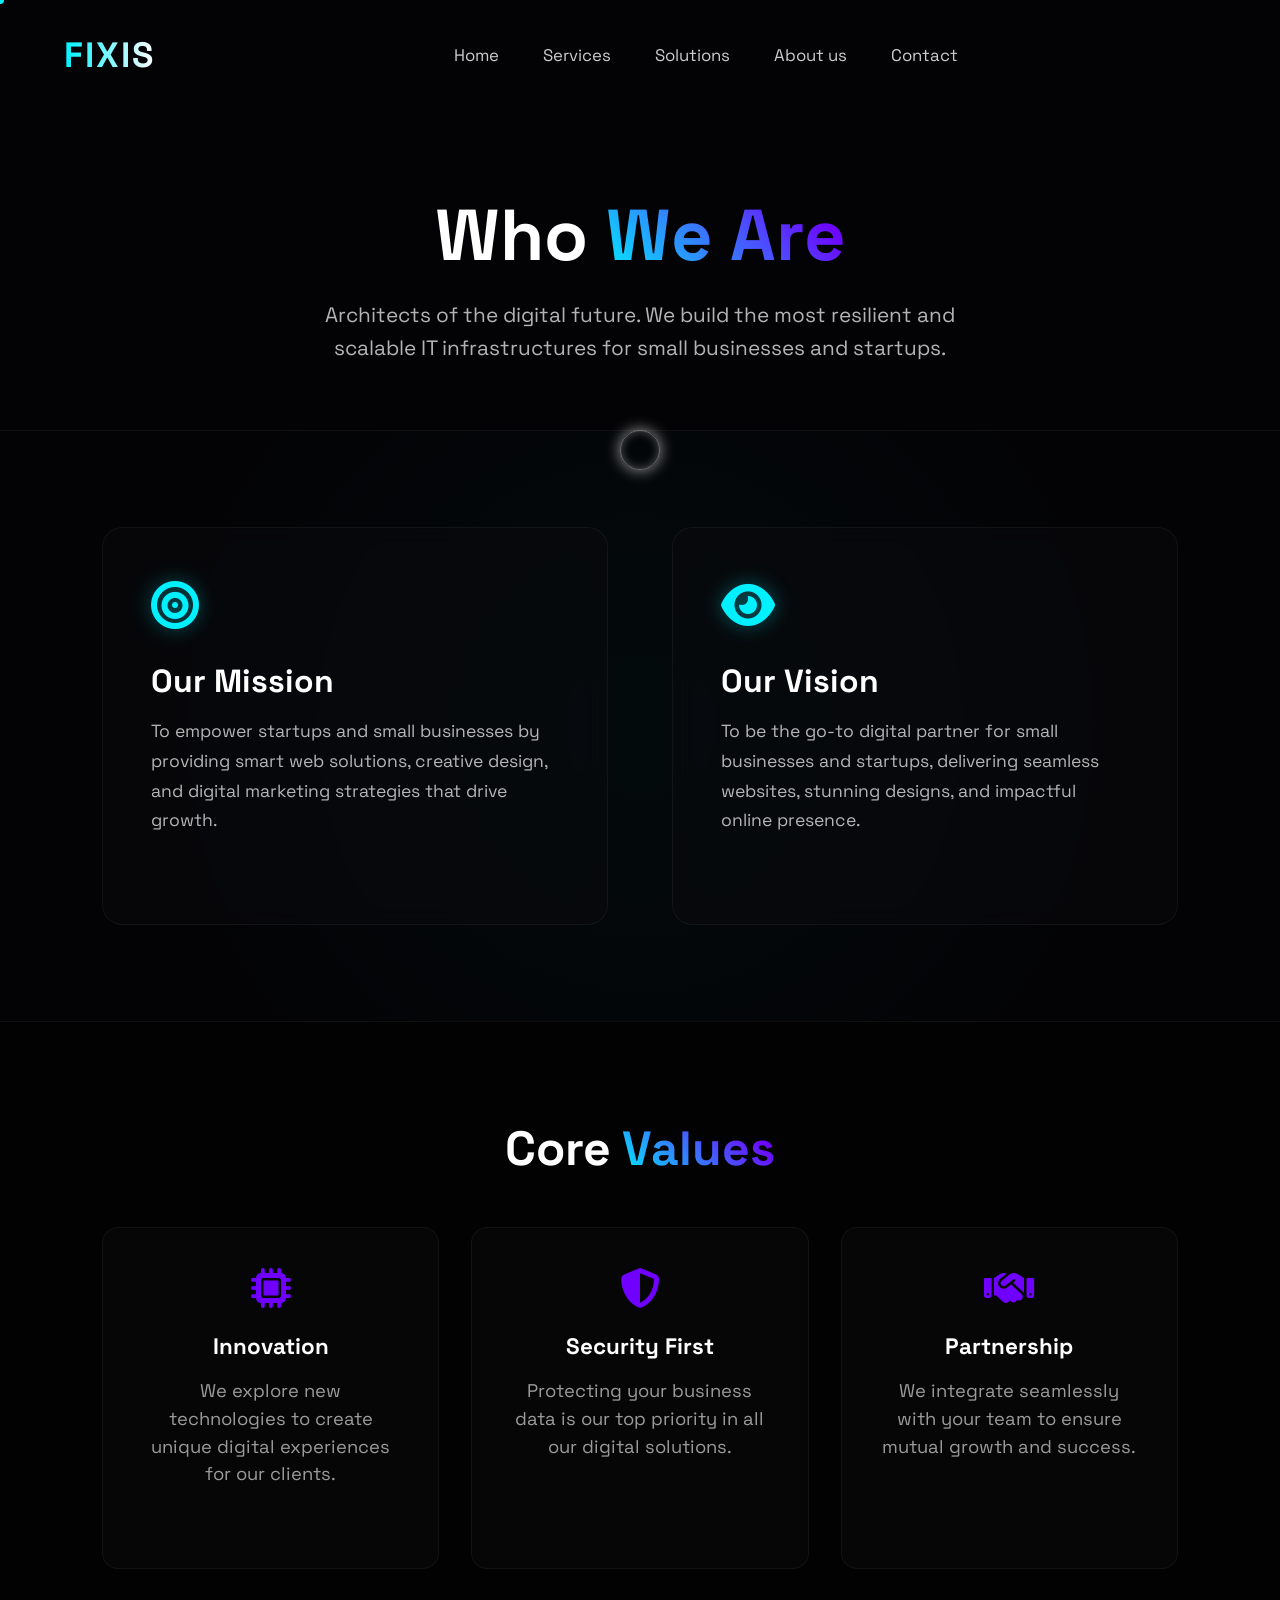
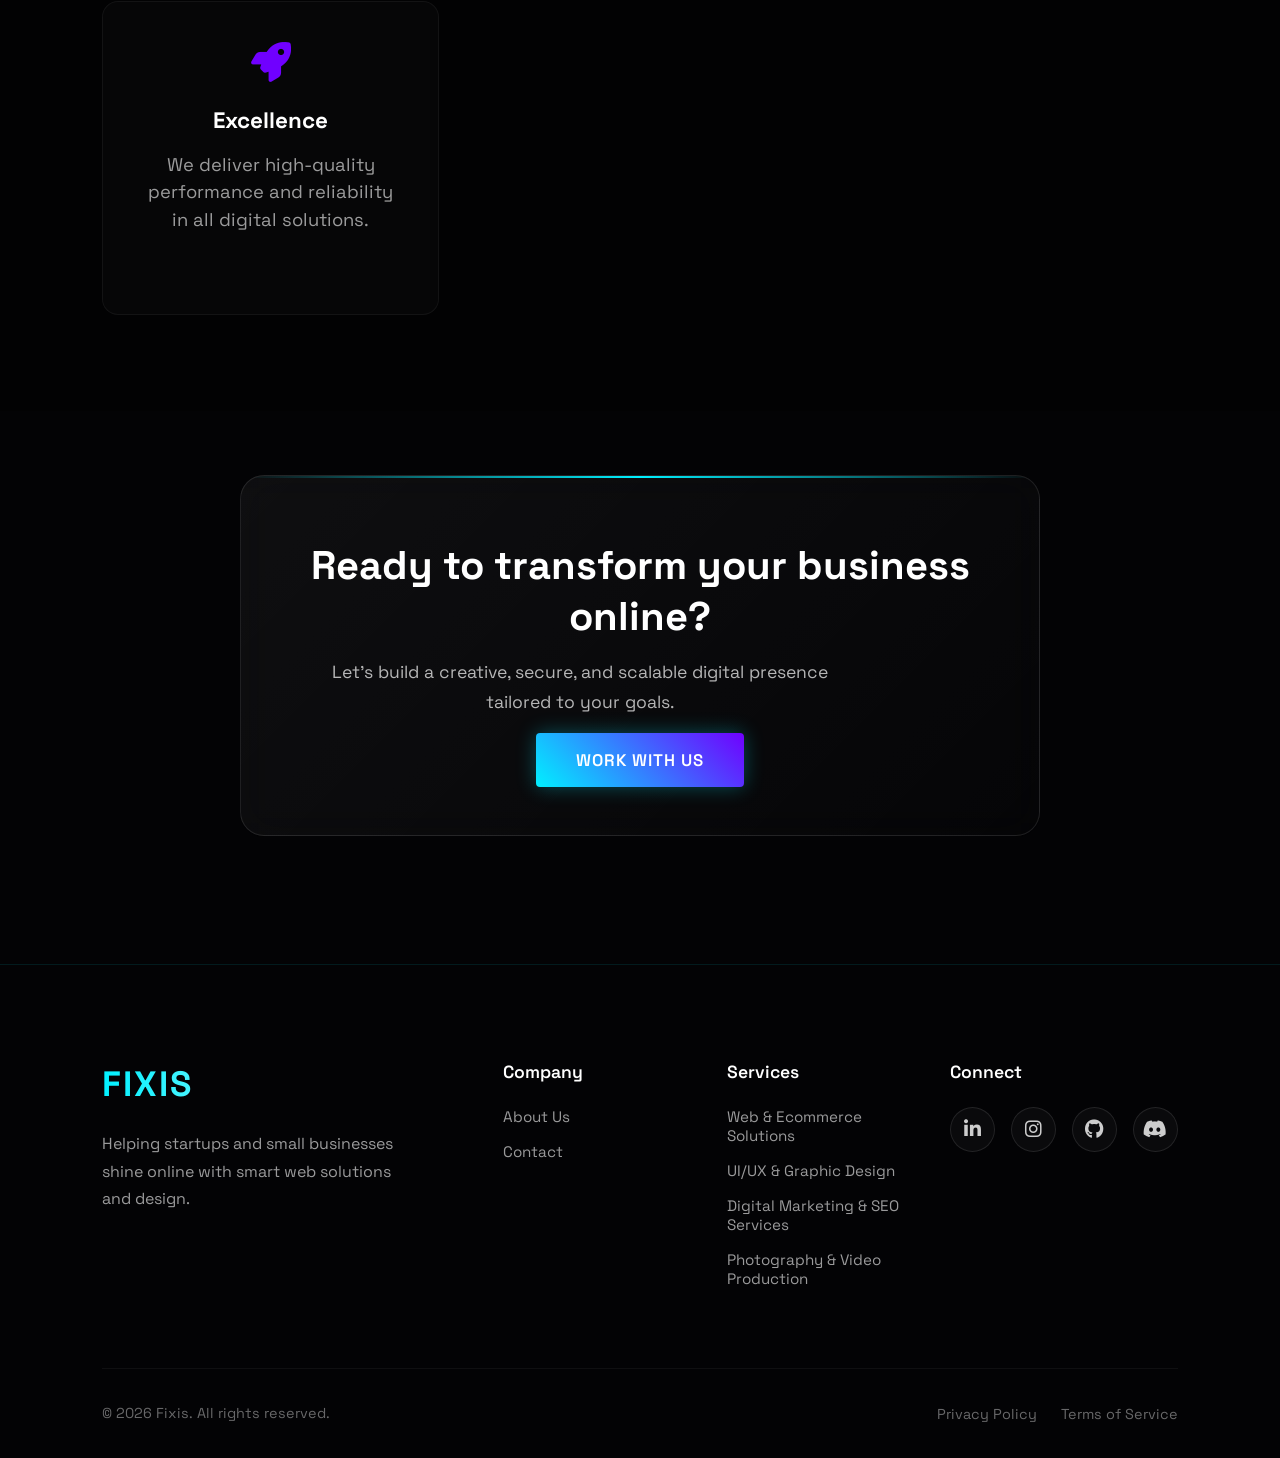
==== commit fc0eeacc: "about.html" ====
--- a/_Fixis_/_Fixis_/about.html
+++ b/_Fixis_/_Fixis_/about.html
@@ -31,6 +31,11 @@
             <a href="about.html" class="active">About us</a>
             <a href="contact.html">Contact</a>
         </nav>
+        <div class="menu-toggle" id="menu-toggle">
+            <span></span>
+            <span></span>
+            <span></span>
+        </div>
     </header>
 
     <main class="about-main">
@@ -185,4 +190,4 @@
 
 </body>
 
-</html>+</html>
--- a/_Fixis_/_Fixis_/about.css
+++ b/_Fixis_/_Fixis_/about.css
@@ -262,8 +262,17 @@
     }
 }
 
-/* Responsive */
 @media (max-width: 900px) {
     .mv-container { grid-template-columns: 1fr; gap: 2rem; }
     .about-hero .glitch { font-size: 3rem; }
-}
+    .about-hero p { font-size: 1.1rem; }
+}
+
+@media (max-width: 600px) {
+    .about-hero .glitch { font-size: 2.22rem; }
+    .section-title { font-size: 2rem; }
+    .mv-block { padding: 2rem 1.5rem; }
+    .glass-panel { padding: 3rem 1.5rem; }
+    .glass-panel h2 { font-size: 1.8rem; }
+    .team-grid { grid-template-columns: 1fr; }
+}
